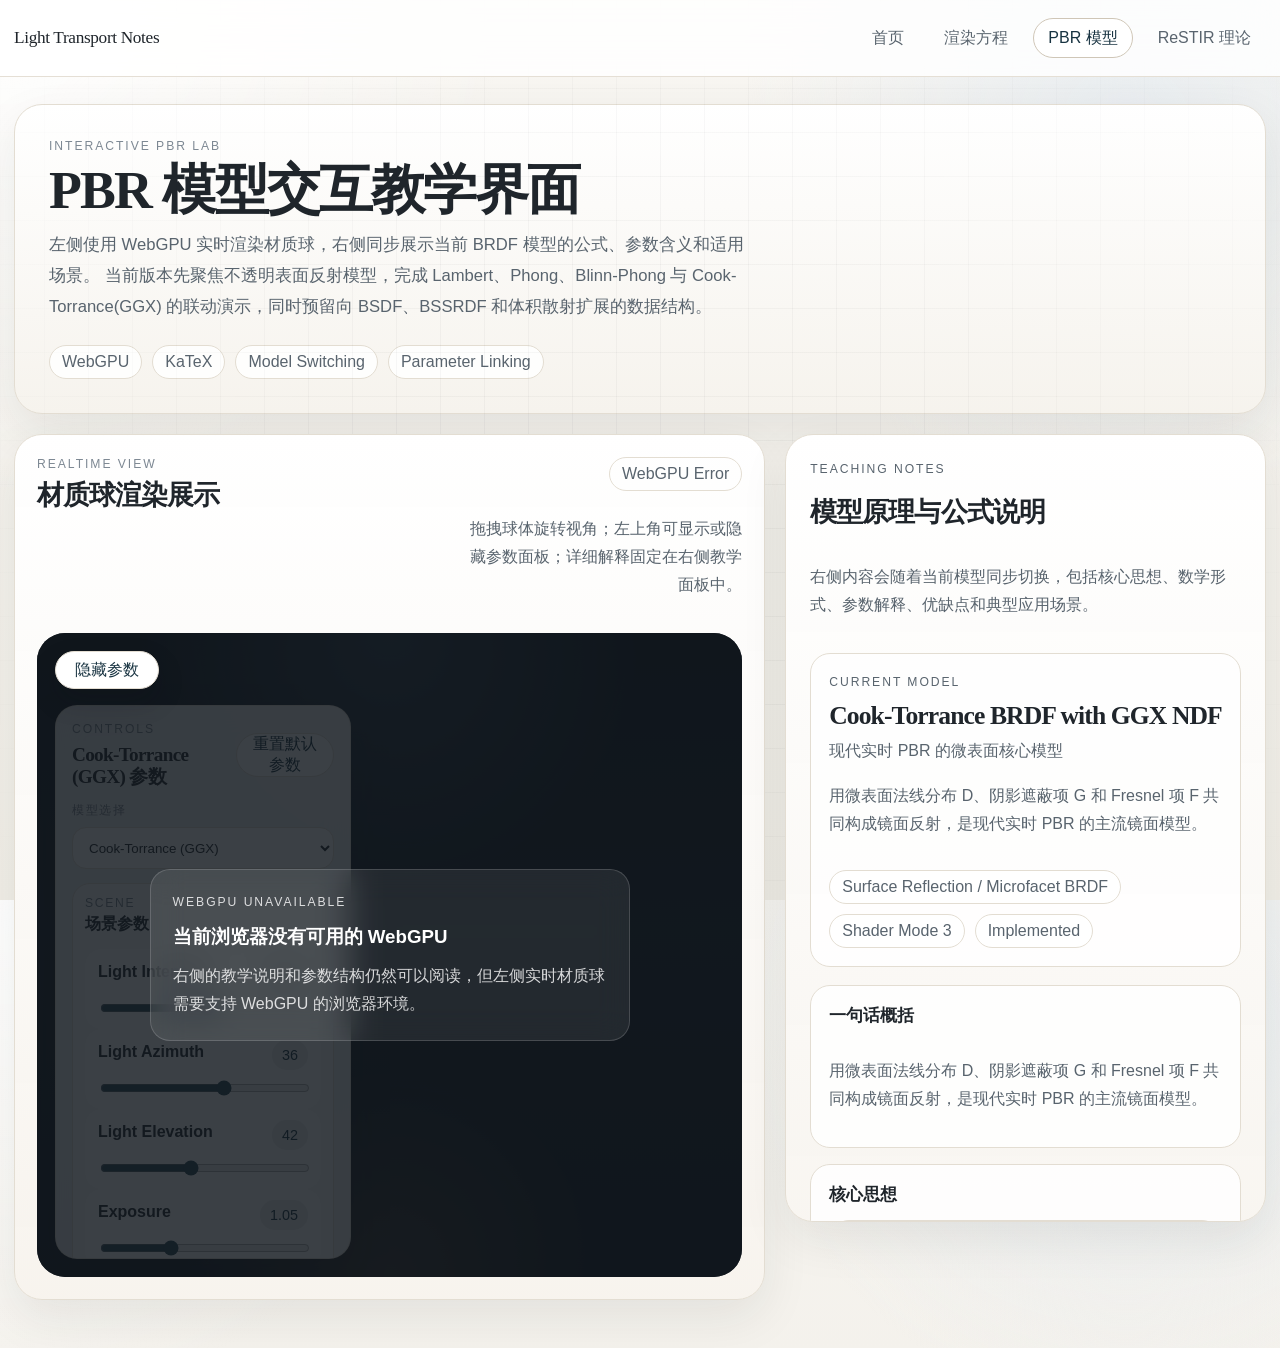
==== pbr.html @ cc081ce7 "添加pbr、restir的说明" ====
<!DOCTYPE html>
<html lang="zh-CN">
  <head>
    <meta charset="UTF-8" />
    <meta name="viewport" content="width=device-width, initial-scale=1.0" />
    <title>PBR Teaching Lab</title>
    <link rel="stylesheet" href="assets/katex/katex.min.css" />
    <link rel="stylesheet" href="styles.css" />
  </head>
  <body class="page-pbr">
    <nav class="site-nav" aria-label="站点导航">
      <div class="site-nav-inner">
        <a class="site-brand" href="index.html">Light Transport Notes</a>
        <div class="site-nav-links">
          <a class="site-nav-link" href="index.html">首页</a>
          <a class="site-nav-link" href="rendering-equation.html">渲染方程</a>
          <a class="site-nav-link" href="pbr.html" aria-current="page">PBR 模型</a>
          <a class="site-nav-link" href="restir.html">ReSTIR 理论</a>
        </div>
      </div>
    </nav>

    <div class="pbr-shell">
      <header class="pbr-page-header">
        <p class="eyebrow">Interactive PBR Lab</p>
        <h1>PBR 模型交互教学界面</h1>
        <p class="pbr-page-lead">
          左侧使用 WebGPU 实时渲染材质球，右侧同步展示当前 BRDF 模型的公式、参数含义和适用场景。
          当前版本先聚焦不透明表面反射模型，完成 Lambert、Phong、Blinn-Phong 与 Cook-Torrance(GGX) 的联动演示，同时预留向
          BSDF、BSSRDF 和体积散射扩展的数据结构。
        </p>
        <div class="hero-chip-row" aria-label="页面能力">
          <span class="hero-chip">WebGPU</span>
          <span class="hero-chip">KaTeX</span>
          <span class="hero-chip">Model Switching</span>
          <span class="hero-chip">Parameter Linking</span>
        </div>
      </header>

      <main class="pbr-layout">
        <section class="pbr-stage-card" aria-labelledby="pbrCanvasTitle">
          <div class="pbr-stage-header">
            <div>
              <p class="section-tag">Realtime View</p>
              <h2 id="pbrCanvasTitle">材质球渲染展示</h2>
            </div>
            <div class="pbr-stage-meta">
              <span class="pbr-backend-badge" id="gpuStatusBadge">正在检查 WebGPU...</span>
              <p id="pbrStageHint">拖拽球体旋转视角；左上角可显示或隐藏参数面板；详细解释固定在右侧教学面板中。</p>
            </div>
          </div>

          <div class="pbr-canvas-shell" id="pbrCanvasShell">
            <div class="pbr-stage-toolbar">
              <button
                class="secondary-button pbr-panel-toggle"
                id="toggleControlsButton"
                type="button"
                aria-controls="pbrControlPanel"
                aria-expanded="true"
              >
                隐藏参数
              </button>
            </div>

            <canvas id="pbrCanvas" aria-label="PBR 材质球实时渲染画布"></canvas>

            <div class="pbr-fallback" id="pbrFallback" hidden>
              <div>
                <p class="section-tag">WebGPU Unavailable</p>
                <h3>当前浏览器没有可用的 WebGPU</h3>
                <p>
                  右侧的教学说明和参数结构仍然可以阅读，但左侧实时材质球需要支持 WebGPU 的浏览器环境。
                </p>
              </div>
            </div>

            <aside class="pbr-control-panel" id="pbrControlPanel" aria-label="PBR 控制面板">
              <div class="pbr-control-header">
                <div>
                  <p class="section-tag">Controls</p>
                  <h3 id="controlPanelTitle">模型与参数</h3>
                </div>
                <button class="secondary-button" id="resetParamsButton" type="button">重置默认参数</button>
              </div>

              <div class="control-block">
                <label class="control-label" for="modelSelect">模型选择</label>
                <select class="control-select" id="modelSelect"></select>
              </div>

              <div class="control-group-shell">
                <section class="control-group">
                  <div class="control-group-header">
                    <p class="control-group-tag">Scene</p>
                    <h4>场景参数</h4>
                  </div>
                  <div id="sceneControls"></div>
                </section>

                <section class="control-group">
                  <div class="control-group-header">
                    <p class="control-group-tag">Material</p>
                    <h4>模型参数</h4>
                  </div>
                  <div id="materialControls"></div>
                </section>
              </div>

            </aside>
          </div>
        </section>

        <aside class="pbr-docs-card" aria-labelledby="pbrDocTitle">
          <div class="pbr-docs-scroll" id="pbrDocsScroll">
            <div class="pbr-docs-header">
              <p class="section-tag">Teaching Notes</p>
              <h2 id="pbrDocTitle">模型原理与公式说明</h2>
              <p id="pbrDocLead">
                右侧内容会随着当前模型同步切换，包括核心思想、数学形式、参数解释、优缺点和典型应用场景。
              </p>
            </div>

            <div id="pbrDocContent"></div>
          </div>
        </aside>
      </main>
    </div>

    <script src="assets/katex/katex.min.js"></script>
    <script src="assets/katex/contrib/auto-render.min.js"></script>
    <script src="math.js"></script>
    <script src="pbr.js"></script>
  </body>
</html>
---- styles.css ----
:root {
  color-scheme: light;
  --nav-height: 76px;
  --bg: #f3f1ec;
  --bg-soft: #faf8f4;
  --surface: #ffffff;
  --surface-alt: #f7f4ee;
  --surface-strong: #f1ede6;
  --line: #e3ddd2;
  --line-strong: #cfc6b7;
  --text: #1f252b;
  --muted: #59646e;
  --muted-soft: #7d8893;
  --accent: #284654;
  --accent-soft: #ebf1f4;
  --accent-strong: #183341;
  --success: #5a7b6c;
  --shadow: 0 18px 48px rgba(30, 37, 43, 0.08);
  --shadow-strong: 0 24px 72px rgba(30, 37, 43, 0.12);
  --radius-xl: 28px;
  --radius-lg: 20px;
  --radius-md: 14px;
  --transition: 320ms ease;
}

* {
  box-sizing: border-box;
}

html,
body {
  margin: 0;
  height: 100%;
  min-height: 100%;
}

body {
  color: var(--text);
  font-family: "Segoe UI Variable Text", "PingFang SC", "Microsoft YaHei", sans-serif;
  background:
    radial-gradient(circle at top left, rgba(255, 255, 255, 0.95), transparent 32%),
    radial-gradient(circle at 88% 14%, rgba(231, 236, 240, 0.9), transparent 28%),
    linear-gradient(180deg, #f8f6f2 0%, #f0ede6 100%);
  overflow-x: hidden;
}

body::before {
  content: "";
  position: fixed;
  inset: 0;
  background-image:
    linear-gradient(rgba(31, 37, 43, 0.035) 1px, transparent 1px),
    linear-gradient(90deg, rgba(31, 37, 43, 0.035) 1px, transparent 1px);
  background-size: 44px 44px;
  mask-image: radial-gradient(circle at center, black 34%, transparent 100%);
  pointer-events: none;
}

button {
  font: inherit;
}

.site-nav {
  position: fixed;
  top: 0;
  right: 0;
  left: 0;
  z-index: 20;
  border-bottom: 1px solid rgba(227, 221, 210, 0.92);
  background: rgba(255, 255, 255, 0.82);
  backdrop-filter: blur(18px);
}

.site-nav-inner {
  display: flex;
  align-items: center;
  justify-content: space-between;
  gap: 20px;
  width: min(1440px, calc(100vw - 28px));
  min-height: var(--nav-height);
  margin: 0 auto;
}

.site-brand {
  color: var(--text);
  text-decoration: none;
  font-family: "Palatino Linotype", "Book Antiqua", Georgia, serif;
  font-size: 1.08rem;
  letter-spacing: -0.02em;
}

.site-nav-links {
  display: flex;
  align-items: center;
  gap: 10px;
}

.site-nav-link {
  display: inline-flex;
  align-items: center;
  justify-content: center;
  min-height: 40px;
  padding: 0 14px;
  border: 1px solid transparent;
  border-radius: 999px;
  color: var(--muted);
  text-decoration: none;
  transition:
    color 180ms ease,
    border-color 180ms ease,
    background 180ms ease;
}

.site-nav-link:hover,
.site-nav-link:focus-visible {
  border-color: var(--line);
  background: rgba(255, 255, 255, 0.92);
  color: var(--text);
  outline: none;
}

.site-nav-link[aria-current="page"] {
  border-color: var(--line-strong);
  background: var(--surface);
  color: var(--accent-strong);
}

.deck-shell {
  position: relative;
  display: grid;
  grid-template-rows: auto minmax(0, 1fr) auto;
  gap: 18px;
  min-height: 100vh;
  height: 100vh;
  padding: 30px clamp(16px, 3vw, 36px) 24px;
}

body.page-deck {
  overflow: hidden;
}

body.page-deck .deck-shell {
  min-height: calc(100vh - var(--nav-height));
  height: calc(100vh - var(--nav-height));
  margin-top: var(--nav-height);
}

body.page-article {
  overflow-y: auto;
}

body.page-landing {
  overflow-y: auto;
}

.ambient {
  position: fixed;
  border-radius: 50%;
  filter: blur(30px);
  pointer-events: none;
}

.ambient-left {
  top: 12vh;
  left: 3vw;
  width: 260px;
  height: 260px;
  background: rgba(232, 236, 240, 0.8);
}

.ambient-right {
  right: 5vw;
  bottom: 12vh;
  width: 320px;
  height: 320px;
  background: rgba(241, 236, 226, 0.9);
}

.deck-header,
.deck-controls {
  position: relative;
  z-index: 2;
}

.deck-header {
  display: flex;
  align-items: flex-end;
  justify-content: space-between;
  gap: 24px;
}

.deck-header h1,
.slide h2,
.flow-card h3,
.summary-grid h3,
.insight-card h3,
.insight-grid h3,
.hover-card-title {
  font-family: "Palatino Linotype", "Book Antiqua", Georgia, serif;
}

.deck-header h1 {
  margin: 8px 0 0;
  font-size: clamp(2rem, 3.6vw, 3.5rem);
  line-height: 1.05;
  letter-spacing: -0.03em;
}

.eyebrow,
.section-tag,
.label,
.modal-eyebrow,
.hover-card-eyebrow {
  margin: 0;
  text-transform: uppercase;
  letter-spacing: 0.16em;
  font-size: 0.76rem;
  color: var(--muted-soft);
}

.deck-meta {
  text-align: right;
  color: var(--muted);
}

.deck-meta span {
  display: block;
  font-size: 1.1rem;
  color: var(--text);
  margin-bottom: 8px;
}

.deck-meta p {
  margin: 0;
}

.deck {
  position: relative;
  min-height: 0;
  overflow: hidden;
}

.slide {
  position: absolute;
  inset: 0;
  display: grid;
  grid-template-columns: 1.3fr 0.9fr;
  gap: 20px;
  min-height: 0;
  opacity: 0;
  transform: translateX(6%) scale(0.985);
  pointer-events: none;
  transition:
    opacity var(--transition),
    transform var(--transition);
}

.slide.is-active {
  opacity: 1;
  transform: translateX(0) scale(1);
  pointer-events: auto;
}

.slide-panel {
  min-height: 0;
  overflow: auto;
  overscroll-behavior: contain;
  scrollbar-gutter: stable;
  border: 1px solid var(--line);
  border-radius: var(--radius-xl);
  background: linear-gradient(180deg, rgba(255, 255, 255, 0.96), rgba(248, 246, 241, 0.94));
  box-shadow: var(--shadow);
}

.hero-panel {
  display: flex;
  flex-direction: column;
  justify-content: space-between;
  padding: clamp(24px, 3vw, 38px);
}

.panel-copy {
  max-width: 720px;
}

.lead {
  max-width: 60ch;
  color: var(--muted);
  font-size: 1.02rem;
  line-height: 1.8;
}

.equation-card {
  margin-top: 24px;
  padding: 24px;
  border: 1px solid var(--line);
  border-radius: var(--radius-lg);
  background: var(--bg-soft);
}

.equation-tip {
  margin: 0 0 18px;
  color: var(--success);
}

.equation {
  display: flex;
  flex-wrap: wrap;
  align-items: center;
  gap: 10px;
  font-size: clamp(1rem, 1.8vw, 1.45rem);
}

.equation-operator {
  font-size: 1.4em;
  color: var(--accent);
}

.term-button {
  display: inline-flex;
  align-items: center;
  justify-content: center;
  border: 1px solid var(--line);
  border-radius: 999px;
  padding: 10px 16px;
  color: var(--text);
  background: var(--surface);
  cursor: pointer;
  transition:
    transform 180ms ease,
    border-color 180ms ease,
    background 180ms ease,
    box-shadow 180ms ease,
    color 180ms ease;
}

.term-button:hover,
.term-button:focus-visible {
  transform: translateY(-2px);
  border-color: var(--accent);
  background: var(--accent-soft);
  box-shadow: 0 12px 30px rgba(40, 70, 84, 0.12);
  outline: none;
}

.term-primary {
  border-color: var(--line-strong);
  background: linear-gradient(180deg, #ffffff 0%, #f4f0e9 100%);
}

.term-integral {
  color: var(--accent);
}

.term-button .katex {
  font-size: 1em;
}

.equation-footnote {
  margin-top: 20px;
  padding-top: 18px;
  border-top: 1px solid var(--line);
  color: var(--muted);
  line-height: 1.7;
}

.insight-panel {
  display: grid;
  grid-template-rows: auto minmax(0, 1fr);
  gap: 18px;
  padding: 18px;
  overscroll-behavior-y: contain;
}

.insight-card,
.insight-grid article,
.flow-card,
.summary-grid article {
  border-radius: var(--radius-lg);
  border: 1px solid var(--line);
  background: var(--surface);
}

.insight-card {
  padding: 22px;
  background: linear-gradient(180deg, #ffffff 0%, #f8f5ef 100%);
}

.insight-card ul {
  margin: 18px 0 0;
  padding-left: 18px;
  color: var(--muted);
  line-height: 1.85;
}

.insight-grid {
  display: grid;
  grid-template-columns: 1fr;
  gap: 16px;
}

.insight-grid article {
  padding: 18px;
}

.wide-panel,
.summary-panel {
  grid-column: 1 / -1;
  padding: clamp(24px, 3vw, 36px);
}

.flow-diagram {
  display: grid;
  grid-template-columns: repeat(4, minmax(0, 1fr));
  gap: 18px;
  margin-top: 28px;
}

.flow-card,
.summary-grid article {
  position: relative;
  overflow: hidden;
  padding: 24px;
}

.flow-card::after,
.summary-grid article::after {
  content: "";
  position: absolute;
  inset: auto -10% -40% auto;
  width: 150px;
  height: 150px;
  border-radius: 50%;
  background: radial-gradient(circle, rgba(40, 70, 84, 0.08), transparent 70%);
}

.flow-card span {
  display: inline-flex;
  width: 38px;
  height: 38px;
  align-items: center;
  justify-content: center;
  margin-bottom: 18px;
  border-radius: 999px;
  background: var(--accent-soft);
  color: var(--accent);
}

.flow-card p,
.summary-grid p,
.insight-grid p,
.insight-card p {
  color: var(--muted);
  line-height: 1.75;
}

.summary-grid {
  display: grid;
  grid-template-columns: repeat(3, minmax(0, 1fr));
  gap: 18px;
  margin-top: 28px;
}

.deck-controls {
  display: flex;
  align-items: center;
  justify-content: center;
  gap: 16px;
}

.nav-button {
  width: 52px;
  height: 52px;
  border: 1px solid var(--line);
  border-radius: 50%;
  background: rgba(255, 255, 255, 0.9);
  color: var(--text);
  box-shadow: 0 10px 24px rgba(30, 37, 43, 0.06);
  cursor: pointer;
  transition:
    transform 180ms ease,
    background 180ms ease,
    border-color 180ms ease,
    box-shadow 180ms ease;
}

.nav-button:hover,
.nav-button:focus-visible {
  transform: translateY(-2px);
  background: var(--accent-soft);
  border-color: var(--accent);
  box-shadow: 0 14px 30px rgba(40, 70, 84, 0.12);
  outline: none;
}

.pagination {
  display: flex;
  gap: 10px;
}

.pagination button {
  width: 42px;
  height: 10px;
  border: 0;
  border-radius: 999px;
  background: rgba(40, 70, 84, 0.14);
  cursor: pointer;
  transition:
    width 180ms ease,
    background 180ms ease;
}

.pagination button.is-current {
  width: 72px;
  background: linear-gradient(90deg, var(--accent), #4d6774);
}

.hover-card {
  position: fixed;
  top: 0;
  left: 0;
  z-index: 24;
  width: min(340px, calc(100vw - 24px));
  padding: 18px 18px 16px;
  border: 1px solid var(--line-strong);
  border-radius: var(--radius-lg);
  background: rgba(255, 255, 255, 0.98);
  box-shadow: var(--shadow-strong);
  opacity: 0;
  visibility: hidden;
  pointer-events: none;
  transform: translateY(8px) scale(0.98);
  transition:
    opacity 180ms ease,
    transform 180ms ease,
    visibility 180ms ease;
}

.hover-card.is-visible {
  opacity: 1;
  visibility: visible;
  transform: translateY(0) scale(1);
}

.hover-card-title {
  margin: 10px 0 6px;
  font-size: 1.15rem;
}

.hover-card-formula {
  margin: 0 0 10px;
  color: var(--accent);
  font-size: 1rem;
}

.hover-card-formula .katex,
.modal-formula .katex {
  font-size: 1em;
}

.hover-card-copy {
  margin: 0;
  color: var(--muted);
  line-height: 1.7;
  font-size: 0.95rem;
}

.modal {
  position: fixed;
  inset: 0;
  display: grid;
  place-items: center;
  padding: 24px;
  opacity: 0;
  pointer-events: none;
  transition: opacity 220ms ease;
  z-index: 30;
}

.modal.is-open {
  opacity: 1;
  pointer-events: auto;
}

.modal-backdrop {
  position: absolute;
  inset: 0;
  background: rgba(243, 241, 236, 0.78);
  backdrop-filter: blur(8px);
}

.modal-card {
  position: relative;
  z-index: 1;
  width: min(720px, calc(100vw - 32px));
  padding: 32px;
  border: 1px solid var(--line-strong);
  border-radius: var(--radius-xl);
  background: rgba(255, 255, 255, 0.98);
  box-shadow: var(--shadow-strong);
}

.modal-close {
  position: absolute;
  top: 16px;
  right: 16px;
  width: 40px;
  height: 40px;
  border: 1px solid var(--line);
  border-radius: 50%;
  background: var(--surface-alt);
  color: var(--text);
  cursor: pointer;
}

.modal-formula {
  margin: 18px 0 10px;
  color: var(--accent);
  font-size: 1.15rem;
}

.slide-panel::-webkit-scrollbar {
  width: 10px;
}

.slide-panel::-webkit-scrollbar-thumb {
  border-radius: 999px;
  border: 2px solid transparent;
  background: rgba(89, 100, 110, 0.24);
  background-clip: padding-box;
}

.slide-panel::-webkit-scrollbar-track {
  background: transparent;
}

.modal-description,
.modal-detail {
  color: var(--muted);
  line-height: 1.8;
}

.article-shell {
  position: relative;
  z-index: 1;
  width: min(1440px, calc(100vw - 28px));
  margin: 0 auto;
  padding: calc(var(--nav-height) + 28px) 0 48px;
}

.landing-shell {
  position: relative;
  z-index: 1;
  width: min(1440px, calc(100vw - 28px));
  margin: 0 auto;
  padding: calc(var(--nav-height) + 28px) 0 48px;
}

.landing-hero {
  padding: 40px 36px 34px;
  border: 1px solid var(--line);
  border-radius: var(--radius-xl);
  background: linear-gradient(180deg, rgba(255, 255, 255, 0.995), rgba(249, 247, 243, 0.985));
  box-shadow: var(--shadow);
}

.landing-hero h1 {
  margin: 10px 0 12px;
  font-family: "Palatino Linotype", "Book Antiqua", Georgia, serif;
  font-size: clamp(2.2rem, 4.2vw, 4.2rem);
  line-height: 1.02;
  letter-spacing: -0.045em;
}

.landing-lead {
  max-width: 68ch;
  margin: 0;
  color: var(--muted);
  font-size: 1.06rem;
  line-height: 1.86;
}

.landing-content {
  display: grid;
  gap: 20px;
  margin-top: 20px;
}

.landing-grid {
  display: grid;
  grid-template-columns: repeat(2, minmax(0, 1fr));
  gap: 20px;
}

.landing-card {
  display: grid;
  gap: 18px;
  padding: 28px;
  border: 1px solid var(--line);
  border-radius: var(--radius-xl);
  background: linear-gradient(180deg, rgba(255, 255, 255, 0.995), rgba(249, 247, 243, 0.985));
  box-shadow: var(--shadow);
}

.landing-card h2 {
  margin: 0;
  font-size: clamp(1.5rem, 2vw, 2.2rem);
  line-height: 1.08;
}

.landing-card p {
  margin: 0;
  color: var(--muted);
  line-height: 1.82;
}

.landing-card-feature {
  grid-template-columns: 1.15fr 0.85fr;
  align-items: stretch;
}

.landing-card-copy {
  display: grid;
  align-content: start;
  gap: 14px;
}

.landing-preview {
  display: grid;
  align-content: center;
  padding: 22px;
  border: 1px solid var(--line);
  border-radius: var(--radius-lg);
  background: rgba(255, 255, 255, 0.96);
}

.equation-preview .math-display {
  font-size: clamp(1rem, 1.25vw, 1.12rem);
}

.landing-actions {
  display: flex;
  flex-wrap: wrap;
  gap: 12px;
  margin-top: 6px;
}

.primary-link {
  display: inline-flex;
  align-items: center;
  justify-content: center;
  min-height: 42px;
  padding: 0 16px;
  border: 1px solid var(--line-strong);
  border-radius: 999px;
  background: var(--surface);
  color: var(--accent-strong);
  text-decoration: none;
  transition:
    transform 180ms ease,
    background 180ms ease,
    border-color 180ms ease,
    box-shadow 180ms ease;
}

.primary-link:hover,
.primary-link:focus-visible {
  transform: translateY(-1px);
  border-color: var(--accent);
  background: var(--accent-soft);
  box-shadow: 0 12px 28px rgba(40, 70, 84, 0.1);
  outline: none;
}

.chip-stack {
  display: flex;
  flex-wrap: wrap;
  gap: 10px;
}

.article-hero {
  padding: 34px;
  border: 1px solid var(--line);
  border-radius: var(--radius-xl);
  background: linear-gradient(180deg, rgba(255, 255, 255, 0.97), rgba(246, 243, 237, 0.94));
  box-shadow: var(--shadow);
}

.article-hero h1 {
  margin: 10px 0 12px;
  font-family: "Palatino Linotype", "Book Antiqua", Georgia, serif;
  font-size: clamp(2rem, 4vw, 3.8rem);
  line-height: 1.04;
  letter-spacing: -0.04em;
}

.article-lead {
  max-width: 72ch;
  margin: 0;
  color: var(--muted);
  font-size: 1.04rem;
  line-height: 1.85;
}

.hero-chip-row {
  display: flex;
  flex-wrap: wrap;
  gap: 10px;
  margin-top: 22px;
}

.hero-chip {
  display: inline-flex;
  align-items: center;
  justify-content: center;
  min-height: 34px;
  padding: 0 12px;
  border: 1px solid var(--line);
  border-radius: 999px;
  background: rgba(255, 255, 255, 0.88);
  color: var(--muted);
}

.hero-anchor-nav {
  display: flex;
  flex-wrap: wrap;
  gap: 10px;
  margin-top: 22px;
}

.hero-anchor-nav a {
  display: inline-flex;
  align-items: center;
  min-height: 38px;
  padding: 0 14px;
  border: 1px solid var(--line);
  border-radius: 999px;
  background: var(--surface);
  color: var(--accent-strong);
  text-decoration: none;
  transition:
    border-color 180ms ease,
    background 180ms ease,
    transform 180ms ease;
}

.hero-anchor-nav a:hover,
.hero-anchor-nav a:focus-visible {
  transform: translateY(-1px);
  border-color: var(--accent);
  background: var(--accent-soft);
  outline: none;
}

.article-layout {
  display: grid;
  grid-template-columns: 280px minmax(0, 1fr);
  gap: 20px;
  align-items: start;
  margin-top: 20px;
}

.toc-card {
  position: sticky;
  top: calc(var(--nav-height) + 18px);
  padding: 20px;
  border: 1px solid var(--line);
  border-radius: var(--radius-lg);
  background: rgba(255, 255, 255, 0.95);
  box-shadow: var(--shadow);
}

.toc-title {
  margin: 0 0 14px;
  color: var(--muted-soft);
  font-size: 0.78rem;
  letter-spacing: 0.16em;
  text-transform: uppercase;
}

.toc-links {
  display: grid;
  gap: 6px;
}

.toc-links a {
  padding: 10px 12px;
  border-radius: 12px;
  color: var(--muted);
  text-decoration: none;
  transition:
    background 180ms ease,
    color 180ms ease;
}

.toc-links a:hover,
.toc-links a:focus-visible {
  background: var(--accent-soft);
  color: var(--accent-strong);
  outline: none;
}

.theory-content {
  display: grid;
  gap: 20px;
}

.theory-section {
  padding: 30px;
  border: 1px solid var(--line);
  border-radius: var(--radius-xl);
  background: linear-gradient(180deg, rgba(255, 255, 255, 0.98), rgba(248, 245, 240, 0.96));
  box-shadow: var(--shadow);
}

.theory-section h2 {
  margin: 10px 0 14px;
  font-size: clamp(1.65rem, 2.6vw, 2.6rem);
  line-height: 1.08;
}

.theory-section h3 {
  margin: 0 0 8px;
  font-size: 1.05rem;
}

.theory-section > p {
  color: var(--muted);
  line-height: 1.86;
}

.algorithm-diagram {
  margin: 20px 0 24px;
  padding: 20px;
  border: 1px solid var(--line);
  border-radius: var(--radius-lg);
  background: linear-gradient(180deg, rgba(255, 255, 255, 0.99), rgba(244, 241, 235, 0.94));
  box-shadow: inset 0 1px 0 rgba(255, 255, 255, 0.88);
}

.algorithm-diagram-header {
  display: flex;
  align-items: flex-start;
  justify-content: space-between;
  gap: 16px;
  margin-bottom: 16px;
}

.algorithm-diagram-header > div {
  display: grid;
  gap: 6px;
}

.algorithm-diagram-tag {
  margin: 0;
  color: var(--muted-soft);
  font-size: 0.72rem;
  letter-spacing: 0.16em;
  text-transform: uppercase;
}

.algorithm-diagram-header h3 {
  margin: 0;
  font-size: 1.15rem;
  line-height: 1.2;
}

.algorithm-diagram-copy {
  max-width: 38ch;
  margin: 0;
  color: var(--muted);
  line-height: 1.72;
}

.algorithm-flow {
  display: grid;
  gap: 12px;
  align-items: stretch;
}

.algorithm-flow.flow-4 {
  grid-template-columns: minmax(0, 1fr) auto minmax(0, 1fr) auto minmax(0, 1fr) auto minmax(0, 1fr);
}

.algorithm-flow.flow-5 {
  grid-template-columns:
    minmax(0, 1fr)
    auto
    minmax(0, 1fr)
    auto
    minmax(0, 1fr)
    auto
    minmax(0, 1fr)
    auto
    minmax(0, 1fr);
}

.algorithm-stage {
  position: relative;
  display: grid;
  align-content: start;
  gap: 8px;
  min-height: 152px;
  padding: 16px;
  border: 1px solid var(--line);
  border-radius: 16px;
  background: rgba(255, 255, 255, 0.95);
}

.algorithm-stage::after {
  content: "";
  position: absolute;
  right: 14px;
  bottom: 0;
  left: 14px;
  height: 3px;
  border-radius: 999px;
  background: linear-gradient(90deg, rgba(40, 70, 84, 0.2), rgba(40, 70, 84, 0.04));
}

.algorithm-stage.is-emphasis {
  border-color: var(--line-strong);
  background: linear-gradient(180deg, rgba(255, 255, 255, 0.98), rgba(235, 241, 244, 0.84));
}

.algorithm-stage.is-result {
  border-color: rgba(90, 123, 108, 0.28);
  background: linear-gradient(180deg, rgba(255, 255, 255, 0.98), rgba(239, 246, 241, 0.9));
}

.algorithm-stage-tag {
  margin: 0;
  color: var(--muted-soft);
  font-size: 0.72rem;
  letter-spacing: 0.14em;
  text-transform: uppercase;
}

.algorithm-stage h4 {
  margin: 0;
  font-size: 1rem;
  line-height: 1.32;
}

.algorithm-stage p {
  margin: 0;
  color: var(--muted);
  line-height: 1.66;
}

.algorithm-arrow {
  display: flex;
  align-items: center;
  justify-content: center;
  color: var(--muted-soft);
}

.algorithm-arrow::before {
  content: "→";
  font-size: 1.35rem;
  line-height: 1;
}

.algorithm-sources {
  display: flex;
  flex-wrap: wrap;
  gap: 10px;
  margin-top: 14px;
}

.algorithm-source {
  display: inline-flex;
  align-items: center;
  gap: 10px;
  padding: 10px 12px;
  border: 1px solid var(--line);
  border-radius: 999px;
  background: rgba(255, 255, 255, 0.9);
  color: var(--muted);
  line-height: 1.5;
}

.algorithm-source-dot {
  width: 8px;
  height: 8px;
  flex: 0 0 8px;
  border-radius: 50%;
  background: var(--accent);
}

.formula-grid {
  display: grid;
  grid-template-columns: repeat(2, minmax(0, 1fr));
  gap: 16px;
  margin: 18px 0 22px;
}

.formula-grid.three-up {
  grid-template-columns: repeat(3, minmax(0, 1fr));
}

.formula-block {
  padding: 18px;
  border: 1px solid var(--line);
  border-radius: var(--radius-lg);
  background: var(--bg-soft);
}

.formula-block-scroll .formula-title::after {
  content: " / 可左右滚动";
  color: var(--muted-soft);
  font-size: 0.66rem;
  letter-spacing: 0.08em;
}

.formula-title {
  margin: 0 0 8px;
  color: var(--muted-soft);
  font-size: 0.76rem;
  letter-spacing: 0.14em;
  text-transform: uppercase;
}

.math-display {
  margin: 0;
  color: var(--accent-strong);
  font-size: clamp(1rem, 1.45vw, 1.18rem);
  line-height: 1.8;
  word-break: break-word;
  overflow-x: auto;
  overflow-y: hidden;
  padding-bottom: 6px;
  overscroll-behavior-x: contain;
  -webkit-overflow-scrolling: touch;
  scrollbar-width: thin;
  scrollbar-color: rgba(89, 100, 110, 0.24) transparent;
}

.math-display .katex-display {
  margin: 0;
  display: block;
  width: max-content;
  min-width: 100%;
  padding: 0.1em 0;
}

.math-display .katex {
  font-size: 1em;
}

.math-display.is-scrollable {
  cursor: ew-resize;
}

.math-display::-webkit-scrollbar {
  height: 10px;
}

.math-display::-webkit-scrollbar-thumb {
  border-radius: 999px;
  border: 2px solid transparent;
  background: rgba(89, 100, 110, 0.24);
  background-clip: padding-box;
}

.math-display::-webkit-scrollbar-track {
  background: transparent;
}

.math-inline {
  color: var(--accent-strong);
}

.math-inline .katex {
  font-size: 1em;
}

.formula-text {
  margin: 0;
  color: var(--accent-strong);
  font-weight: 600;
  line-height: 1.7;
}

.math-note {
  margin: 10px 0 0;
  color: var(--muted);
  line-height: 1.72;
}

.step-list {
  display: grid;
  gap: 14px;
  margin: 20px 0;
}

.step-item {
  display: grid;
  grid-template-columns: 42px minmax(0, 1fr);
  gap: 16px;
  padding: 18px;
  border: 1px solid var(--line);
  border-radius: var(--radius-lg);
  background: rgba(255, 255, 255, 0.84);
}

.step-item p {
  margin: 0;
  color: var(--muted);
  line-height: 1.8;
}

.step-index {
  display: inline-flex;
  width: 42px;
  height: 42px;
  align-items: center;
  justify-content: center;
  border-radius: 50%;
  background: var(--accent-soft);
  color: var(--accent-strong);
  font-weight: 600;
}

.callout-note {
  margin: 18px 0 0;
  padding: 16px 18px;
  border-left: 3px solid var(--accent);
  border-radius: 12px;
  background: rgba(235, 241, 244, 0.75);
}

.compare-grid {
  display: grid;
  grid-template-columns: repeat(4, minmax(0, 1fr));
  gap: 14px;
  margin-top: 24px;
}

.compare-card {
  padding: 18px;
  border: 1px solid var(--line);
  border-radius: var(--radius-lg);
  background: var(--surface);
}

.compare-card p {
  margin: 0;
  color: var(--muted);
  line-height: 1.72;
}

.compare-card h3 {
  margin: 10px 0 8px;
}

.reference-list {
  margin: 18px 0 0;
  padding-left: 18px;
}

.reference-list li {
  color: var(--muted);
  line-height: 1.85;
}

.reference-list a {
  color: var(--accent-strong);
  text-decoration: none;
}

.reference-list a:hover,
.reference-list a:focus-visible {
  text-decoration: underline;
  outline: none;
}

body.page-pbr {
  overflow-y: auto;
}

.pbr-shell {
  width: min(1440px, calc(100vw - 28px));
  margin: 0 auto;
  padding: calc(var(--nav-height) + 28px) 0 48px;
}

.pbr-page-header {
  padding: 34px;
  border: 1px solid var(--line);
  border-radius: var(--radius-xl);
  background: linear-gradient(180deg, rgba(255, 255, 255, 0.985), rgba(246, 243, 237, 0.95));
  box-shadow: var(--shadow);
}

.pbr-page-header h1,
.pbr-stage-header h2,
.pbr-docs-header h2,
.pbr-model-hero h3,
.pbr-control-header h3 {
  margin: 10px 0 12px;
  font-family: "Palatino Linotype", "Book Antiqua", Georgia, serif;
  letter-spacing: -0.035em;
}

.pbr-page-header h1 {
  font-size: clamp(2.1rem, 4.2vw, 4rem);
  line-height: 1.02;
}

.pbr-page-lead {
  max-width: 76ch;
  margin: 0;
  color: var(--muted);
  font-size: 1.04rem;
  line-height: 1.86;
}

.pbr-layout {
  display: grid;
  grid-template-columns: minmax(0, 1.25fr) minmax(380px, 0.8fr);
  gap: 20px;
  align-items: start;
  margin-top: 20px;
}

.pbr-stage-card,
.pbr-docs-card {
  border: 1px solid var(--line);
  border-radius: var(--radius-xl);
  box-shadow: var(--shadow);
}

.pbr-stage-card {
  position: sticky;
  top: calc(var(--nav-height) + 18px);
  padding: 22px;
  background: linear-gradient(180deg, rgba(255, 255, 255, 0.985), rgba(247, 243, 237, 0.96));
}

.pbr-stage-header {
  display: flex;
  align-items: flex-start;
  justify-content: space-between;
  gap: 18px;
  margin-bottom: 18px;
}

.pbr-stage-header h2,
.pbr-docs-header h2 {
  font-size: clamp(1.5rem, 2.1vw, 2.25rem);
  line-height: 1.08;
}

.pbr-stage-meta {
  display: grid;
  justify-items: end;
  gap: 8px;
  max-width: 32ch;
  align-content: start;
}

.pbr-stage-meta p,
.pbr-docs-header p,
.pbr-model-hero p,
.pbr-doc-section p,
.pbr-list-card li {
  color: var(--muted);
  line-height: 1.76;
}

.pbr-stage-meta p {
  min-height: 3.6em;
  text-align: right;
}

.pbr-backend-badge {
  display: inline-flex;
  align-items: center;
  min-height: 34px;
  padding: 0 12px;
  border: 1px solid var(--line);
  border-radius: 999px;
  background: rgba(255, 255, 255, 0.9);
  color: var(--muted);
}

.pbr-backend-badge.is-live {
  border-color: rgba(90, 123, 108, 0.28);
  background: rgba(239, 246, 241, 0.92);
  color: var(--success);
}

.pbr-stage-toolbar {
  position: absolute;
  top: 18px;
  left: 18px;
  z-index: 4;
}

.pbr-canvas-shell {
  position: relative;
  height: min(760px, calc(100vh - var(--nav-height) - 180px));
  min-height: 540px;
  border-radius: var(--radius-xl);
  overflow: hidden;
  isolation: isolate;
  background:
    radial-gradient(circle at top, rgba(73, 95, 115, 0.46), transparent 34%),
    radial-gradient(circle at bottom, rgba(214, 165, 108, 0.18), transparent 28%),
    linear-gradient(180deg, #10161d 0%, #171f27 46%, #11171f 100%);
}

#pbrCanvas {
  display: block;
  position: absolute;
  inset: 0;
  width: 100%;
  height: 100%;
  cursor: grab;
  touch-action: none;
}

#pbrCanvas:active {
  cursor: grabbing;
}

.pbr-fallback {
  position: absolute;
  inset: 0;
  z-index: 3;
  display: grid;
  place-items: center;
  padding: 32px;
  background: rgba(16, 22, 29, 0.82);
}

.pbr-fallback[hidden] {
  display: none;
}

.pbr-fallback > div {
  width: min(480px, 100%);
  padding: 22px;
  border: 1px solid rgba(255, 255, 255, 0.16);
  border-radius: var(--radius-lg);
  background: rgba(255, 255, 255, 0.08);
  color: rgba(255, 255, 255, 0.94);
  backdrop-filter: blur(16px);
}

.pbr-fallback h3 {
  margin: 10px 0 12px;
  color: #ffffff;
}

.pbr-fallback p {
  margin: 0;
  color: rgba(255, 255, 255, 0.82);
  line-height: 1.76;
}

.pbr-control-panel {
  position: absolute;
  z-index: 2;
  top: 72px;
  left: 18px;
  width: min(296px, calc(100% - 36px));
  max-height: calc(100% - 90px);
  padding: 16px;
  overflow: auto;
  border: 1px solid rgba(227, 221, 210, 0.92);
  border-radius: 22px;
  background: rgba(255, 255, 255, 0.92);
  backdrop-filter: blur(16px);
  box-shadow: 0 18px 40px rgba(15, 21, 27, 0.18);
}

.pbr-control-header {
  display: flex;
  align-items: center;
  justify-content: space-between;
  gap: 12px;
  margin-bottom: 14px;
}

.pbr-control-header h3 {
  margin: 8px 0 0;
  font-size: 1.2rem;
  line-height: 1.15;
}

.pbr-panel-toggle {
  min-width: 104px;
  background: rgba(255, 255, 255, 0.92);
  backdrop-filter: blur(16px);
  box-shadow: 0 12px 28px rgba(15, 21, 27, 0.16);
}

.secondary-button {
  min-height: 38px;
  padding: 0 14px;
  border: 1px solid var(--line);
  border-radius: 999px;
  background: var(--surface);
  color: var(--accent-strong);
  cursor: pointer;
  transition:
    transform 180ms ease,
    border-color 180ms ease,
    background 180ms ease;
}

.secondary-button:hover,
.secondary-button:focus-visible {
  transform: translateY(-1px);
  border-color: var(--accent);
  background: var(--accent-soft);
  outline: none;
}

.control-block,
.control-group {
  display: grid;
  gap: 8px;
}

.control-group-shell {
  display: grid;
  gap: 12px;
  margin-top: 14px;
}

.control-group {
  padding: 12px;
  border: 1px solid var(--line);
  border-radius: 18px;
  background: rgba(255, 255, 255, 0.78);
}

.control-group-header {
  display: grid;
  gap: 4px;
  margin-bottom: 6px;
}

.control-group-tag,
.control-label {
  margin: 0;
  color: var(--muted-soft);
  font-size: 0.76rem;
  letter-spacing: 0.14em;
  text-transform: uppercase;
}

.control-group-header h4 {
  margin: 0;
  font-size: 1rem;
}

.control-select,
.control-slider,
.control-color-input {
  width: 100%;
}

.control-select {
  min-height: 42px;
  padding: 0 12px;
  border: 1px solid var(--line);
  border-radius: 14px;
  background: var(--surface);
  color: var(--text);
}

.control-hint,
.control-footnote,
.control-row-title p,
.pbr-model-subtitle,
.pbr-scope-note {
  margin: 0;
  color: var(--muted);
  line-height: 1.7;
}

.control-row {
  display: grid;
  gap: 8px;
  padding: 10px 12px;
  border: 1px solid transparent;
  border-radius: 16px;
  background: rgba(255, 255, 255, 0.74);
  transition:
    border-color 180ms ease,
    background 180ms ease,
    box-shadow 180ms ease;
}

.control-row-top,
.pbr-param-card-header {
  display: flex;
  align-items: flex-start;
  justify-content: space-between;
  gap: 12px;
}

.control-row-title {
  display: grid;
  gap: 0;
}

.control-row-title span {
  color: var(--text);
  font-weight: 600;
  line-height: 1.45;
}

.control-row-title p {
  display: none;
}

.control-row-value,
.pbr-current-value {
  display: inline-flex;
  align-items: center;
  min-height: 30px;
  padding: 0 10px;
  border-radius: 999px;
  background: rgba(40, 70, 84, 0.08);
  color: var(--accent-strong);
  white-space: nowrap;
  font-size: 0.9rem;
}

.control-slider {
  accent-color: var(--accent);
}

.control-color-line {
  display: flex;
  align-items: center;
}

.control-color-input {
  min-height: 40px;
  border: 0;
  border-radius: 12px;
  background: transparent;
  cursor: pointer;
}

.pbr-docs-card {
  position: sticky;
  top: calc(var(--nav-height) + 18px);
  max-height: calc(100vh - var(--nav-height) - 36px);
  overflow: hidden;
  background: linear-gradient(180deg, rgba(255, 255, 255, 0.985), rgba(248, 245, 240, 0.96));
}

.pbr-docs-scroll {
  max-height: inherit;
  overflow: auto;
  padding: 24px;
}

.pbr-docs-header {
  display: grid;
  gap: 8px;
  margin-bottom: 18px;
}

.pbr-model-hero,
.pbr-callout,
.pbr-doc-section,
.pbr-formula-card,
.formula-term-item,
.pbr-param-card,
.pbr-list-card {
  border: 1px solid var(--line);
  border-radius: var(--radius-lg);
  background: rgba(255, 255, 255, 0.82);
}

.pbr-model-hero,
.pbr-doc-section {
  padding: 18px;
}

.pbr-model-hero {
  display: grid;
  gap: 16px;
  margin-bottom: 18px;
}

.pbr-model-hero h3 {
  margin: 8px 0 8px;
  font-size: clamp(1.5rem, 2vw, 2rem);
  line-height: 1.08;
}

.pbr-model-badges {
  display: flex;
  flex-wrap: wrap;
  gap: 10px;
}

.pbr-model-badge {
  display: inline-flex;
  align-items: center;
  min-height: 34px;
  padding: 0 12px;
  border: 1px solid var(--line);
  border-radius: 999px;
  background: rgba(255, 255, 255, 0.88);
  color: var(--muted);
}

.pbr-doc-section {
  display: grid;
  gap: 14px;
  margin-top: 16px;
}

.pbr-doc-section h3,
.formula-term-copy h4,
.pbr-param-card h4 {
  margin: 0;
  font-size: 1.05rem;
}

.pbr-callout {
  padding: 16px 18px;
  background: rgba(235, 241, 244, 0.74);
}

.pbr-formula-grid,
.pbr-term-list,
.pbr-param-grid,
.pbr-list-grid {
  display: grid;
  gap: 14px;
}

.pbr-formula-grid {
  grid-template-columns: repeat(2, minmax(0, 1fr));
}

.pbr-formula-card,
.pbr-param-card,
.pbr-list-card {
  padding: 16px;
}

.pbr-term-list {
  grid-template-columns: repeat(2, minmax(0, 1fr));
}

.formula-term-item {
  display: grid;
  grid-template-columns: auto minmax(0, 1fr);
  gap: 14px;
  padding: 16px;
}

.formula-term-symbol {
  display: inline-flex;
  align-items: flex-start;
  justify-content: center;
  min-width: 56px;
  color: var(--accent-strong);
}

.formula-term-copy {
  display: grid;
  gap: 6px;
}

.formula-term-copy p,
.pbr-param-card-meta dd,
.pbr-list-card ul,
.pbr-list-card li {
  margin: 0;
}

.pbr-param-grid {
  grid-template-columns: 1fr;
}

.pbr-param-card-meta {
  display: grid;
  gap: 10px;
  margin: 0;
}

.pbr-param-card-meta dt {
  color: var(--muted-soft);
  font-size: 0.76rem;
  letter-spacing: 0.14em;
  text-transform: uppercase;
}

.pbr-param-card-meta dd {
  color: var(--muted);
  line-height: 1.7;
}

.pbr-list-grid {
  grid-template-columns: repeat(2, minmax(0, 1fr));
}

.pbr-list-card ul {
  padding-left: 18px;
  color: var(--muted);
  line-height: 1.8;
}

.pbr-list-card-wide {
  width: 100%;
}

[data-param-key].is-highlighted {
  border-color: var(--accent);
  background: rgba(235, 241, 244, 0.92);
  box-shadow: 0 0 0 1px rgba(40, 70, 84, 0.08);
}

body.page-landing::before {
  background-image: none;
  background:
    linear-gradient(180deg, rgba(255, 255, 255, 0.52), rgba(255, 255, 255, 0.12));
  mask-image: none;
}

body.page-landing .ambient {
  opacity: 0.42;
  filter: blur(48px);
}

@media (max-width: 1100px) {
  body {
    overflow-y: auto;
  }

  body.page-deck {
    overflow-y: auto;
  }

  body.page-deck .deck-shell {
    height: auto;
    min-height: calc(100vh - var(--nav-height));
  }

  .deck {
    height: auto;
    min-height: calc(100vh - 220px);
  }

  .slide {
    position: relative;
    grid-template-columns: 1fr;
    min-height: calc(100vh - 220px);
    margin-bottom: 24px;
  }

  .slide:not(.is-active) {
    display: none;
  }

  .flow-diagram,
  .summary-grid {
    grid-template-columns: 1fr 1fr;
  }

  .article-layout {
    grid-template-columns: 1fr;
  }

  .pbr-layout {
    grid-template-columns: 1fr;
  }

  .pbr-stage-card,
  .pbr-docs-card {
    position: relative;
    top: auto;
    max-height: none;
  }

  .pbr-canvas-shell {
    height: 620px;
    min-height: 620px;
  }

  .pbr-stage-header,
  .pbr-control-header {
    flex-direction: column;
    align-items: flex-start;
  }

  .pbr-stage-meta {
    justify-items: start;
    max-width: none;
  }

  .pbr-stage-meta p {
    min-height: auto;
    text-align: left;
  }

  .landing-card-feature,
  .landing-grid {
    grid-template-columns: 1fr;
  }

  .algorithm-diagram-header {
    flex-direction: column;
  }

  .algorithm-flow,
  .algorithm-flow.flow-4,
  .algorithm-flow.flow-5 {
    grid-template-columns: 1fr;
  }

  .algorithm-arrow {
    min-height: 24px;
  }

  .algorithm-arrow::before {
    content: "↓";
  }

  .toc-card {
    position: relative;
    top: auto;
  }

  .compare-grid,
  .formula-grid.three-up {
    grid-template-columns: repeat(2, minmax(0, 1fr));
  }
}

@media (max-width: 720px) {
  .site-nav-inner {
    width: calc(100vw - 20px);
    min-height: auto;
    padding: 12px 0;
    flex-direction: column;
    align-items: flex-start;
  }

  .site-nav-links {
    flex-wrap: wrap;
  }

  .deck-shell {
    height: auto;
    padding: 18px 14px 24px;
  }

  body.page-deck .deck-shell {
    margin-top: 128px;
    min-height: calc(100vh - 128px);
  }

  .pbr-shell {
    width: calc(100vw - 20px);
    padding-top: calc(var(--nav-height) + 70px);
  }

  .deck-header {
    flex-direction: column;
    align-items: flex-start;
  }

  .deck-meta {
    text-align: left;
  }

  .equation-card,
  .wide-panel,
  .summary-panel,
  .hero-panel,
  .insight-panel {
    padding: 18px;
  }

  .flow-diagram,
  .summary-grid,
  .formula-grid,
  .formula-grid.three-up,
  .compare-grid {
    grid-template-columns: 1fr;
  }

  .modal-card {
    padding: 24px 20px;
  }

  .article-shell {
    width: calc(100vw - 20px);
    padding-top: calc(var(--nav-height) + 70px);
  }

  .pbr-page-header {
    padding: 20px 18px;
  }

  .landing-shell {
    width: calc(100vw - 20px);
    padding-top: calc(var(--nav-height) + 70px);
  }

  .article-hero,
  .theory-section,
  .landing-hero,
  .landing-card {
    padding: 20px 18px;
  }

  .pbr-stage-card {
    padding: 18px;
  }

  .pbr-docs-scroll {
    padding: 18px;
  }

  .pbr-canvas-shell {
    display: grid;
    gap: 12px;
    height: auto;
    min-height: auto;
    padding: 12px;
  }

  #pbrCanvas {
    position: relative;
    inset: auto;
    min-height: 360px;
    height: 360px;
    border-radius: var(--radius-lg);
  }

  .pbr-stage-toolbar {
    position: relative;
    top: auto;
    left: auto;
    z-index: auto;
  }

  .pbr-control-panel {
    position: relative;
    top: auto;
    left: auto;
    width: auto;
    max-height: none;
    padding: 16px;
  }

  .pbr-formula-grid,
  .pbr-term-list,
  .pbr-list-grid {
    grid-template-columns: 1fr;
  }

  .formula-term-item {
    grid-template-columns: 1fr;
  }

  .algorithm-diagram {
    padding: 18px 16px;
  }

  .algorithm-stage {
    min-height: auto;
  }

  .algorithm-source {
    width: 100%;
    justify-content: flex-start;
  }

  .step-item {
    grid-template-columns: 1fr;
  }
}

@media (hover: none), (pointer: coarse) {
  .hover-card {
    display: none;
  }
}
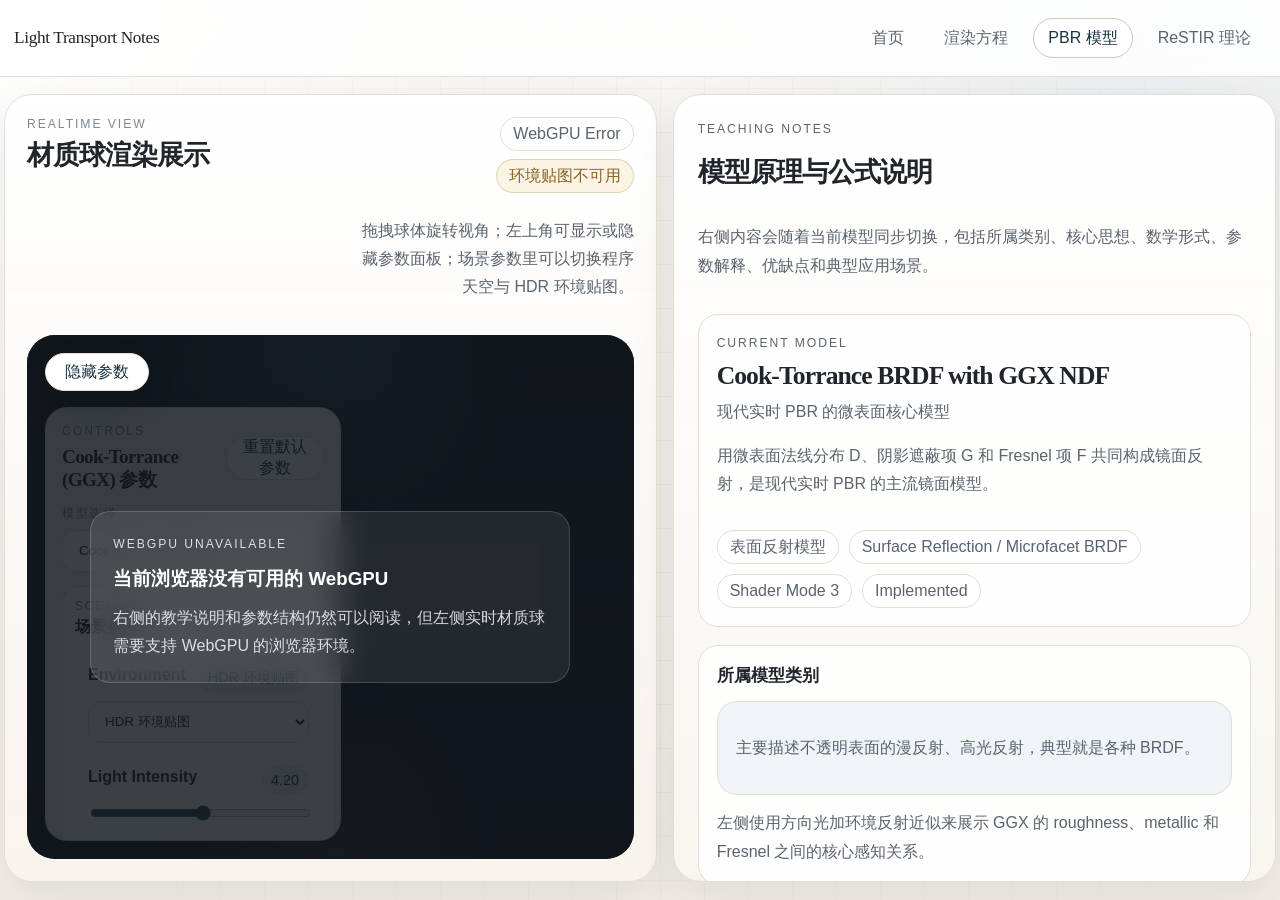
==== commit 75821582: "优化pbr页面" ====
--- a/pbr.html
+++ b/pbr.html
@@ -21,22 +21,6 @@
     </nav>
 
     <div class="pbr-shell">
-      <header class="pbr-page-header">
-        <p class="eyebrow">Interactive PBR Lab</p>
-        <h1>PBR 模型交互教学界面</h1>
-        <p class="pbr-page-lead">
-          左侧使用 WebGPU 实时渲染材质球，右侧同步展示当前 BRDF 模型的公式、参数含义和适用场景。
-          当前版本先聚焦不透明表面反射模型，完成 Lambert、Phong、Blinn-Phong 与 Cook-Torrance(GGX) 的联动演示，同时预留向
-          BSDF、BSSRDF 和体积散射扩展的数据结构。
-        </p>
-        <div class="hero-chip-row" aria-label="页面能力">
-          <span class="hero-chip">WebGPU</span>
-          <span class="hero-chip">KaTeX</span>
-          <span class="hero-chip">Model Switching</span>
-          <span class="hero-chip">Parameter Linking</span>
-        </div>
-      </header>
-
       <main class="pbr-layout">
         <section class="pbr-stage-card" aria-labelledby="pbrCanvasTitle">
           <div class="pbr-stage-header">
@@ -46,7 +30,8 @@
             </div>
             <div class="pbr-stage-meta">
               <span class="pbr-backend-badge" id="gpuStatusBadge">正在检查 WebGPU...</span>
-              <p id="pbrStageHint">拖拽球体旋转视角；左上角可显示或隐藏参数面板；详细解释固定在右侧教学面板中。</p>
+              <span class="pbr-backend-badge" id="environmentStatusBadge">HDR 环境准备中...</span>
+              <p id="pbrStageHint">拖拽球体旋转视角；左上角可显示或隐藏参数面板；场景参数里可以切换程序天空与 HDR 环境贴图。</p>
             </div>
           </div>
 
@@ -96,6 +81,19 @@
                     <h4>场景参数</h4>
                   </div>
                   <div id="sceneControls"></div>
+                  <div class="environment-toolbox">
+                    <div class="environment-toolbox-top">
+                      <p class="control-group-tag">Environment Map</p>
+                      <span class="control-row-value" id="environmentStatusInline">准备中</span>
+                    </div>
+                    <button class="secondary-button environment-load-button" id="loadHdrFileButton" type="button">
+                      手动载入环境贴图
+                    </button>
+                    <input id="hdrFileInput" type="file" accept=".hdr" hidden />
+                    <p class="control-inline-note" id="environmentStatusText">
+                      该 HDR 只作为环境贴图参与背景、反射与折射采样，材质本身的颜色与参数仍由当前模型控制。
+                    </p>
+                  </div>
                 </section>
 
                 <section class="control-group">
@@ -117,7 +115,7 @@
               <p class="section-tag">Teaching Notes</p>
               <h2 id="pbrDocTitle">模型原理与公式说明</h2>
               <p id="pbrDocLead">
-                右侧内容会随着当前模型同步切换，包括核心思想、数学形式、参数解释、优缺点和典型应用场景。
+                右侧内容会随着当前模型同步切换，包括所属类别、核心思想、数学形式、参数解释、优缺点和典型应用场景。
               </p>
             </div>
 
--- a/styles.css
+++ b/styles.css
@@ -1276,21 +1276,13 @@
 }
 
 body.page-pbr {
-  overflow-y: auto;
+  overflow: hidden;
 }
 
 .pbr-shell {
-  width: min(1440px, calc(100vw - 28px));
+  width: min(1560px, calc(100vw - 8px));
   margin: 0 auto;
-  padding: calc(var(--nav-height) + 28px) 0 48px;
-}
-
-.pbr-page-header {
-  padding: 34px;
-  border: 1px solid var(--line);
-  border-radius: var(--radius-xl);
-  background: linear-gradient(180deg, rgba(255, 255, 255, 0.985), rgba(246, 243, 237, 0.95));
-  box-shadow: var(--shadow);
+  padding: calc(var(--nav-height) + 18px) 0 18px;
 }
 
 .pbr-page-header h1,
@@ -1318,10 +1310,10 @@
 
 .pbr-layout {
   display: grid;
-  grid-template-columns: minmax(0, 1.25fr) minmax(380px, 0.8fr);
-  gap: 20px;
-  align-items: start;
-  margin-top: 20px;
+  grid-template-columns: minmax(0, 1.06fr) minmax(460px, 0.98fr);
+  gap: 16px;
+  align-items: stretch;
+  min-height: calc(100vh - var(--nav-height) - 36px);
 }
 
 .pbr-stage-card,
@@ -1332,10 +1324,13 @@
 }
 
 .pbr-stage-card {
-  position: sticky;
-  top: calc(var(--nav-height) + 18px);
+  position: relative;
   padding: 22px;
+  height: calc(100vh - var(--nav-height) - 36px);
+  overflow: hidden;
   background: linear-gradient(180deg, rgba(255, 255, 255, 0.985), rgba(247, 243, 237, 0.96));
+  display: grid;
+  grid-template-rows: auto minmax(0, 1fr);
 }
 
 .pbr-stage-header {
@@ -1391,6 +1386,12 @@
   color: var(--success);
 }
 
+.pbr-backend-badge.is-warning {
+  border-color: rgba(176, 129, 63, 0.28);
+  background: rgba(251, 244, 228, 0.96);
+  color: #8b6226;
+}
+
 .pbr-stage-toolbar {
   position: absolute;
   top: 18px;
@@ -1400,8 +1401,8 @@
 
 .pbr-canvas-shell {
   position: relative;
-  height: min(760px, calc(100vh - var(--nav-height) - 180px));
-  min-height: 540px;
+  height: 100%;
+  min-height: 0;
   border-radius: var(--radius-xl);
   overflow: hidden;
   isolation: isolate;
@@ -1641,6 +1642,42 @@
   align-items: center;
 }
 
+.environment-toolbox {
+  display: grid;
+  gap: 10px;
+  margin-top: 12px;
+  padding-top: 12px;
+  border-top: 1px dashed rgba(207, 198, 183, 0.9);
+}
+
+.environment-toolbox-top {
+  display: flex;
+  align-items: center;
+  justify-content: space-between;
+  gap: 10px;
+}
+
+.environment-load-button {
+  justify-content: center;
+}
+
+.control-inline-note {
+  margin: 0;
+  color: var(--muted);
+  line-height: 1.68;
+  font-size: 0.92rem;
+}
+
+.control-row-value.is-ready {
+  background: rgba(239, 246, 241, 0.92);
+  color: var(--success);
+}
+
+.control-row-value.is-warning {
+  background: rgba(251, 244, 228, 0.96);
+  color: #8b6226;
+}
+
 .control-color-input {
   min-height: 40px;
   border: 0;
@@ -1650,17 +1687,22 @@
 }
 
 .pbr-docs-card {
-  position: sticky;
-  top: calc(var(--nav-height) + 18px);
-  max-height: calc(100vh - var(--nav-height) - 36px);
+  position: relative;
+  top: auto;
+  height: calc(100vh - var(--nav-height) - 36px);
+  max-height: none;
   overflow: hidden;
   background: linear-gradient(180deg, rgba(255, 255, 255, 0.985), rgba(248, 245, 240, 0.96));
+  display: grid;
+  min-height: 0;
 }
 
 .pbr-docs-scroll {
-  max-height: inherit;
+  height: 100%;
+  min-height: 0;
   overflow: auto;
   padding: 24px;
+  overscroll-behavior: contain;
 }
 
 .pbr-docs-header {
@@ -1742,7 +1784,7 @@
 }
 
 .pbr-formula-grid {
-  grid-template-columns: repeat(2, minmax(0, 1fr));
+  grid-template-columns: 1fr;
 }
 
 .pbr-formula-card,
@@ -1752,14 +1794,36 @@
 }
 
 .pbr-term-list {
-  grid-template-columns: repeat(2, minmax(0, 1fr));
+  grid-template-columns: 1fr;
+}
+
+.pbr-formula-card {
+  display: grid;
+  grid-template-columns: minmax(132px, 168px) minmax(0, 1fr);
+  gap: 18px;
+  align-items: start;
+}
+
+.pbr-formula-card-side {
+  min-width: 0;
+}
+
+.pbr-formula-card-main {
+  display: grid;
+  gap: 10px;
+  min-width: 0;
 }
 
 .formula-term-item {
   display: grid;
-  grid-template-columns: auto minmax(0, 1fr);
+  grid-template-columns: minmax(92px, 132px) minmax(0, 1fr);
   gap: 14px;
   padding: 16px;
+  align-items: start;
+}
+
+.pbr-docs-card [data-param-key] {
+  cursor: pointer;
 }
 
 .formula-term-symbol {
@@ -1824,6 +1888,14 @@
   box-shadow: 0 0 0 1px rgba(40, 70, 84, 0.08);
 }
 
+.control-row.is-jump-target {
+  border-color: var(--accent-strong);
+  background: rgba(230, 238, 242, 0.98);
+  box-shadow:
+    0 0 0 1px rgba(40, 70, 84, 0.16),
+    0 10px 24px rgba(40, 70, 84, 0.12);
+}
+
 body.page-landing::before {
   background-image: none;
   background:
@@ -1841,6 +1913,10 @@
     overflow-y: auto;
   }
 
+  body.page-pbr {
+    overflow-y: auto;
+  }
+
   body.page-deck {
     overflow-y: auto;
   }
@@ -1883,6 +1959,7 @@
   .pbr-docs-card {
     position: relative;
     top: auto;
+    height: auto;
     max-height: none;
   }
 
@@ -2003,10 +2080,6 @@
     padding-top: calc(var(--nav-height) + 70px);
   }
 
-  .pbr-page-header {
-    padding: 20px 18px;
-  }
-
   .landing-shell {
     width: calc(100vw - 20px);
     padding-top: calc(var(--nav-height) + 70px);
@@ -2065,6 +2138,7 @@
     grid-template-columns: 1fr;
   }
 
+  .pbr-formula-card,
   .formula-term-item {
     grid-template-columns: 1fr;
   }
